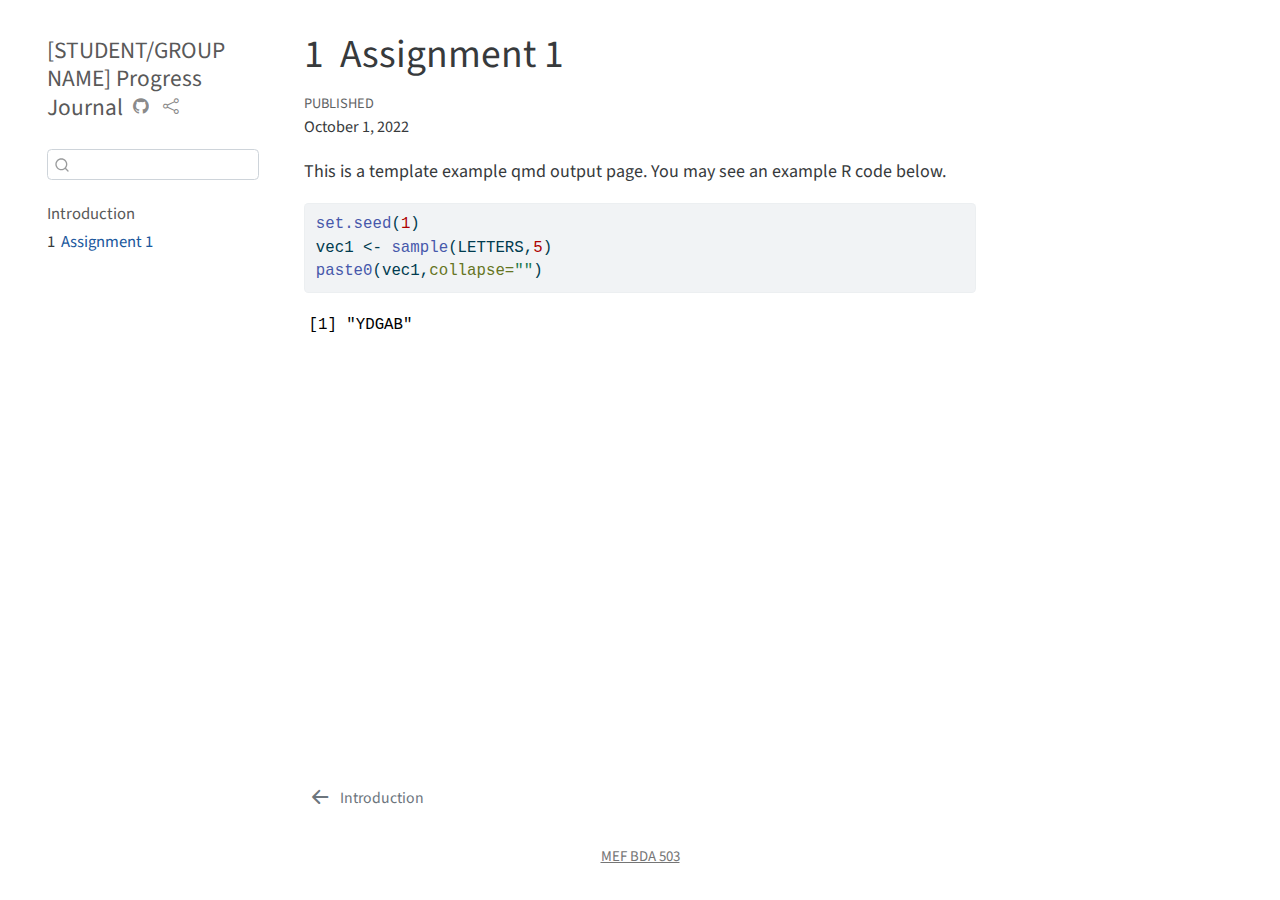
==== docs/assignment1.html @ 4ef0c1c2 "Initial commit" ====
<!DOCTYPE html>
<html xmlns="http://www.w3.org/1999/xhtml" lang="en" xml:lang="en"><head>

<meta charset="utf-8">
<meta name="generator" content="quarto-1.0.38">

<meta name="viewport" content="width=device-width, initial-scale=1.0, user-scalable=yes">

<meta name="dcterms.date" content="2022-10-01">

<title>[STUDENT/GROUP NAME] Progress Journal - 1&nbsp; Assignment 1</title>
<style>
code{white-space: pre-wrap;}
span.smallcaps{font-variant: small-caps;}
span.underline{text-decoration: underline;}
div.column{display: inline-block; vertical-align: top; width: 50%;}
div.hanging-indent{margin-left: 1.5em; text-indent: -1.5em;}
ul.task-list{list-style: none;}
pre > code.sourceCode { white-space: pre; position: relative; }
pre > code.sourceCode > span { display: inline-block; line-height: 1.25; }
pre > code.sourceCode > span:empty { height: 1.2em; }
.sourceCode { overflow: visible; }
code.sourceCode > span { color: inherit; text-decoration: inherit; }
div.sourceCode { margin: 1em 0; }
pre.sourceCode { margin: 0; }
@media screen {
div.sourceCode { overflow: auto; }
}
@media print {
pre > code.sourceCode { white-space: pre-wrap; }
pre > code.sourceCode > span { text-indent: -5em; padding-left: 5em; }
}
pre.numberSource code
  { counter-reset: source-line 0; }
pre.numberSource code > span
  { position: relative; left: -4em; counter-increment: source-line; }
pre.numberSource code > span > a:first-child::before
  { content: counter(source-line);
    position: relative; left: -1em; text-align: right; vertical-align: baseline;
    border: none; display: inline-block;
    -webkit-touch-callout: none; -webkit-user-select: none;
    -khtml-user-select: none; -moz-user-select: none;
    -ms-user-select: none; user-select: none;
    padding: 0 4px; width: 4em;
    color: #aaaaaa;
  }
pre.numberSource { margin-left: 3em; border-left: 1px solid #aaaaaa;  padding-left: 4px; }
div.sourceCode
  {   }
@media screen {
pre > code.sourceCode > span > a:first-child::before { text-decoration: underline; }
}
code span.al { color: #ff0000; font-weight: bold; } /* Alert */
code span.an { color: #60a0b0; font-weight: bold; font-style: italic; } /* Annotation */
code span.at { color: #7d9029; } /* Attribute */
code span.bn { color: #40a070; } /* BaseN */
code span.bu { } /* BuiltIn */
code span.cf { color: #007020; font-weight: bold; } /* ControlFlow */
code span.ch { color: #4070a0; } /* Char */
code span.cn { color: #880000; } /* Constant */
code span.co { color: #60a0b0; font-style: italic; } /* Comment */
code span.cv { color: #60a0b0; font-weight: bold; font-style: italic; } /* CommentVar */
code span.do { color: #ba2121; font-style: italic; } /* Documentation */
code span.dt { color: #902000; } /* DataType */
code span.dv { color: #40a070; } /* DecVal */
code span.er { color: #ff0000; font-weight: bold; } /* Error */
code span.ex { } /* Extension */
code span.fl { color: #40a070; } /* Float */
code span.fu { color: #06287e; } /* Function */
code span.im { } /* Import */
code span.in { color: #60a0b0; font-weight: bold; font-style: italic; } /* Information */
code span.kw { color: #007020; font-weight: bold; } /* Keyword */
code span.op { color: #666666; } /* Operator */
code span.ot { color: #007020; } /* Other */
code span.pp { color: #bc7a00; } /* Preprocessor */
code span.sc { color: #4070a0; } /* SpecialChar */
code span.ss { color: #bb6688; } /* SpecialString */
code span.st { color: #4070a0; } /* String */
code span.va { color: #19177c; } /* Variable */
code span.vs { color: #4070a0; } /* VerbatimString */
code span.wa { color: #60a0b0; font-weight: bold; font-style: italic; } /* Warning */
</style>


<script src="site_libs/quarto-nav/quarto-nav.js"></script>
<script src="site_libs/quarto-nav/headroom.min.js"></script>
<script src="site_libs/clipboard/clipboard.min.js"></script>
<script src="site_libs/quarto-search/autocomplete.umd.js"></script>
<script src="site_libs/quarto-search/fuse.min.js"></script>
<script src="site_libs/quarto-search/quarto-search.js"></script>
<meta name="quarto:offset" content="./">
<link href="./index.html" rel="prev">
<script src="site_libs/quarto-html/quarto.js"></script>
<script src="site_libs/quarto-html/popper.min.js"></script>
<script src="site_libs/quarto-html/tippy.umd.min.js"></script>
<script src="site_libs/quarto-html/anchor.min.js"></script>
<link href="site_libs/quarto-html/tippy.css" rel="stylesheet">
<link href="site_libs/quarto-html/quarto-syntax-highlighting.css" rel="stylesheet" id="quarto-text-highlighting-styles">
<script src="site_libs/bootstrap/bootstrap.min.js"></script>
<link href="site_libs/bootstrap/bootstrap-icons.css" rel="stylesheet">
<link href="site_libs/bootstrap/bootstrap.min.css" rel="stylesheet" id="quarto-bootstrap" data-mode="light">
<script id="quarto-search-options" type="application/json">{
  "location": "sidebar",
  "copy-button": false,
  "collapse-after": 3,
  "panel-placement": "start",
  "type": "textbox",
  "limit": 20,
  "language": {
    "search-no-results-text": "No results",
    "search-matching-documents-text": "matching documents",
    "search-copy-link-title": "Copy link to search",
    "search-hide-matches-text": "Hide additional matches",
    "search-more-match-text": "more match in this document",
    "search-more-matches-text": "more matches in this document",
    "search-clear-button-title": "Clear",
    "search-detached-cancel-button-title": "Cancel",
    "search-submit-button-title": "Submit"
  }
}</script>


</head>

<body class="nav-sidebar floating">

<div id="quarto-search-results"></div>
  <header id="quarto-header" class="headroom fixed-top">
  <nav class="quarto-secondary-nav" data-bs-toggle="collapse" data-bs-target="#quarto-sidebar" aria-controls="quarto-sidebar" aria-expanded="false" aria-label="Toggle sidebar navigation" onclick="if (window.quartoToggleHeadroom) { window.quartoToggleHeadroom(); }">
    <div class="container-fluid d-flex justify-content-between">
      <h1 class="quarto-secondary-nav-title"><span class="chapter-number">1</span>&nbsp; <span class="chapter-title">Assignment 1</span></h1>
      <button type="button" class="quarto-btn-toggle btn" aria-label="Show secondary navigation">
        <i class="bi bi-chevron-right"></i>
      </button>
    </div>
  </nav>
</header>
<!-- content -->
<div id="quarto-content" class="quarto-container page-columns page-rows-contents page-layout-article">
<!-- sidebar -->
  <nav id="quarto-sidebar" class="sidebar collapse sidebar-navigation floating overflow-auto">
    <div class="pt-lg-2 mt-2 text-left sidebar-header">
    <div class="sidebar-title mb-0 py-0">
      <a href="./">[STUDENT/GROUP NAME] Progress Journal</a> 
        <div class="sidebar-tools-main">
    <a href="https://github.com/pjournal/gh-pages-quarto-template" title="Source Code" class="sidebar-tool px-1"><i class="bi bi-github"></i></a>
    <a href="" title="Share" id="sidebar-tool-dropdown-0" class="sidebar-tool dropdown-toggle px-1" data-bs-toggle="dropdown" aria-expanded="false"><i class="bi bi-share"></i></a>
    <ul class="dropdown-menu" aria-labelledby="sidebar-tool-dropdown-0">
        <li>
          <a class="dropdown-item sidebar-tools-main-item" href="https://twitter.com/intent/tweet?url=|url|">
            <i class="bi bi-bi-twitter pe-1"></i>
          Twitter
          </a>
        </li>
        <li>
          <a class="dropdown-item sidebar-tools-main-item" href="https://www.facebook.com/sharer/sharer.php?u=|url|">
            <i class="bi bi-bi-facebook pe-1"></i>
          Facebook
          </a>
        </li>
    </ul>
</div>
    </div>
      </div>
      <div class="mt-2 flex-shrink-0 align-items-center">
        <div class="sidebar-search">
        <div id="quarto-search" class="" title="Search"></div>
        </div>
      </div>
    <div class="sidebar-menu-container"> 
    <ul class="list-unstyled mt-1">
        <li class="sidebar-item">
  <div class="sidebar-item-container"> 
  <a href="./index.html" class="sidebar-item-text sidebar-link">Introduction</a>
  </div>
</li>
        <li class="sidebar-item">
  <div class="sidebar-item-container"> 
  <a href="./assignment1.html" class="sidebar-item-text sidebar-link active"><span class="chapter-number">1</span>&nbsp; <span class="chapter-title">Assignment 1</span></a>
  </div>
</li>
    </ul>
    </div>
</nav>
<!-- margin-sidebar -->
    <div id="quarto-margin-sidebar" class="sidebar margin-sidebar">
        
    </div>
<!-- main -->
<main class="content" id="quarto-document-content">

<header id="title-block-header" class="quarto-title-block default">
<div class="quarto-title">
<h1 class="title d-none d-lg-block"><span class="chapter-number">1</span>&nbsp; <span class="chapter-title">Assignment 1</span></h1>
</div>



<div class="quarto-title-meta">

    
    <div>
    <div class="quarto-title-meta-heading">Published</div>
    <div class="quarto-title-meta-contents">
      <p class="date">October 1, 2022</p>
    </div>
  </div>
    
  </div>
  

</header>

<p>This is a template example qmd output page. You may see an example R code below.</p>
<div class="cell">
<div class="sourceCode cell-code" id="cb1"><pre class="sourceCode r code-with-copy"><code class="sourceCode r"><span id="cb1-1"><a href="#cb1-1" aria-hidden="true" tabindex="-1"></a><span class="fu">set.seed</span>(<span class="dv">1</span>)</span>
<span id="cb1-2"><a href="#cb1-2" aria-hidden="true" tabindex="-1"></a>vec1 <span class="ot">&lt;-</span> <span class="fu">sample</span>(LETTERS,<span class="dv">5</span>)</span>
<span id="cb1-3"><a href="#cb1-3" aria-hidden="true" tabindex="-1"></a><span class="fu">paste0</span>(vec1,<span class="at">collapse=</span><span class="st">""</span>)</span></code><button title="Copy to Clipboard" class="code-copy-button"><i class="bi"></i></button></pre></div>
<div class="cell-output cell-output-stdout">
<pre><code>[1] "YDGAB"</code></pre>
</div>
</div>



</main> <!-- /main -->
<script id="quarto-html-after-body" type="application/javascript">
window.document.addEventListener("DOMContentLoaded", function (event) {
  const toggleBodyColorMode = (bsSheetEl) => {
    const mode = bsSheetEl.getAttribute("data-mode");
    const bodyEl = window.document.querySelector("body");
    if (mode === "dark") {
      bodyEl.classList.add("quarto-dark");
      bodyEl.classList.remove("quarto-light");
    } else {
      bodyEl.classList.add("quarto-light");
      bodyEl.classList.remove("quarto-dark");
    }
  }
  const toggleBodyColorPrimary = () => {
    const bsSheetEl = window.document.querySelector("link#quarto-bootstrap");
    if (bsSheetEl) {
      toggleBodyColorMode(bsSheetEl);
    }
  }
  toggleBodyColorPrimary();  
  const icon = "";
  const anchorJS = new window.AnchorJS();
  anchorJS.options = {
    placement: 'right',
    icon: icon
  };
  anchorJS.add('.anchored');
  const clipboard = new window.ClipboardJS('.code-copy-button', {
    target: function(trigger) {
      return trigger.previousElementSibling;
    }
  });
  clipboard.on('success', function(e) {
    // button target
    const button = e.trigger;
    // don't keep focus
    button.blur();
    // flash "checked"
    button.classList.add('code-copy-button-checked');
    var currentTitle = button.getAttribute("title");
    button.setAttribute("title", "Copied!");
    setTimeout(function() {
      button.setAttribute("title", currentTitle);
      button.classList.remove('code-copy-button-checked');
    }, 1000);
    // clear code selection
    e.clearSelection();
  });
  function tippyHover(el, contentFn) {
    const config = {
      allowHTML: true,
      content: contentFn,
      maxWidth: 500,
      delay: 100,
      arrow: false,
      appendTo: function(el) {
          return el.parentElement;
      },
      interactive: true,
      interactiveBorder: 10,
      theme: 'quarto',
      placement: 'bottom-start'
    };
    window.tippy(el, config); 
  }
  const noterefs = window.document.querySelectorAll('a[role="doc-noteref"]');
  for (var i=0; i<noterefs.length; i++) {
    const ref = noterefs[i];
    tippyHover(ref, function() {
      let href = ref.getAttribute('href');
      try { href = new URL(href).hash; } catch {}
      const id = href.replace(/^#\/?/, "");
      const note = window.document.getElementById(id);
      return note.innerHTML;
    });
  }
  var bibliorefs = window.document.querySelectorAll('a[role="doc-biblioref"]');
  for (var i=0; i<bibliorefs.length; i++) {
    const ref = bibliorefs[i];
    const cites = ref.parentNode.getAttribute('data-cites').split(' ');
    tippyHover(ref, function() {
      var popup = window.document.createElement('div');
      cites.forEach(function(cite) {
        var citeDiv = window.document.createElement('div');
        citeDiv.classList.add('hanging-indent');
        citeDiv.classList.add('csl-entry');
        var biblioDiv = window.document.getElementById('ref-' + cite);
        if (biblioDiv) {
          citeDiv.innerHTML = biblioDiv.innerHTML;
        }
        popup.appendChild(citeDiv);
      });
      return popup.innerHTML;
    });
  }
});
</script>
<nav class="page-navigation">
  <div class="nav-page nav-page-previous">
      <a href="./index.html" class="pagination-link">
        <i class="bi bi-arrow-left-short"></i> <span class="nav-page-text">Introduction</span>
      </a>          
  </div>
  <div class="nav-page nav-page-next">
  </div>
</nav>
</div> <!-- /content -->
<footer class="footer">
  <div class="nav-footer">
      <div class="nav-footer-center"><a href="https://mef-bda503.github.io">MEF BDA 503</a></div>
  </div>
</footer>



</body></html>
---- docs/site_libs/quarto-html/tippy.css ----
.tippy-box[data-animation=fade][data-state=hidden]{opacity:0}[data-tippy-root]{max-width:calc(100vw - 10px)}.tippy-box{position:relative;background-color:#333;color:#fff;border-radius:4px;font-size:14px;line-height:1.4;white-space:normal;outline:0;transition-property:transform,visibility,opacity}.tippy-box[data-placement^=top]>.tippy-arrow{bottom:0}.tippy-box[data-placement^=top]>.tippy-arrow:before{bottom:-7px;left:0;border-width:8px 8px 0;border-top-color:initial;transform-origin:center top}.tippy-box[data-placement^=bottom]>.tippy-arrow{top:0}.tippy-box[data-placement^=bottom]>.tippy-arrow:before{top:-7px;left:0;border-width:0 8px 8px;border-bottom-color:initial;transform-origin:center bottom}.tippy-box[data-placement^=left]>.tippy-arrow{right:0}.tippy-box[data-placement^=left]>.tippy-arrow:before{border-width:8px 0 8px 8px;border-left-color:initial;right:-7px;transform-origin:center left}.tippy-box[data-placement^=right]>.tippy-arrow{left:0}.tippy-box[data-placement^=right]>.tippy-arrow:before{left:-7px;border-width:8px 8px 8px 0;border-right-color:initial;transform-origin:center right}.tippy-box[data-inertia][data-state=visible]{transition-timing-function:cubic-bezier(.54,1.5,.38,1.11)}.tippy-arrow{width:16px;height:16px;color:#333}.tippy-arrow:before{content:"";position:absolute;border-color:transparent;border-style:solid}.tippy-content{position:relative;padding:5px 9px;z-index:1}
---- docs/site_libs/quarto-html/quarto-syntax-highlighting.css ----
/* quarto syntax highlight colors */
:root {
  --quarto-hl-ot-color: #003B4F;
  --quarto-hl-at-color: #657422;
  --quarto-hl-ss-color: #20794D;
  --quarto-hl-an-color: #5E5E5E;
  --quarto-hl-fu-color: #4758AB;
  --quarto-hl-st-color: #20794D;
  --quarto-hl-cf-color: #003B4F;
  --quarto-hl-op-color: #5E5E5E;
  --quarto-hl-er-color: #AD0000;
  --quarto-hl-bn-color: #AD0000;
  --quarto-hl-al-color: #AD0000;
  --quarto-hl-va-color: #111111;
  --quarto-hl-bu-color: inherit;
  --quarto-hl-ex-color: inherit;
  --quarto-hl-pp-color: #AD0000;
  --quarto-hl-in-color: #5E5E5E;
  --quarto-hl-vs-color: #20794D;
  --quarto-hl-wa-color: #5E5E5E;
  --quarto-hl-do-color: #5E5E5E;
  --quarto-hl-im-color: #00769E;
  --quarto-hl-ch-color: #20794D;
  --quarto-hl-dt-color: #AD0000;
  --quarto-hl-fl-color: #AD0000;
  --quarto-hl-co-color: #5E5E5E;
  --quarto-hl-cv-color: #5E5E5E;
  --quarto-hl-cn-color: #8f5902;
  --quarto-hl-sc-color: #5E5E5E;
  --quarto-hl-dv-color: #AD0000;
  --quarto-hl-kw-color: #003B4F;
}

/* other quarto variables */
:root {
  --quarto-font-monospace: SFMono-Regular, Menlo, Monaco, Consolas, "Liberation Mono", "Courier New", monospace;
}

pre > code.sourceCode > span {
  color: #003B4F;
}

code span {
  color: #003B4F;
}

code.sourceCode > span {
  color: #003B4F;
}

div.sourceCode,
div.sourceCode pre.sourceCode {
  color: #003B4F;
}

code span.ot {
  color: #003B4F;
}

code span.at {
  color: #657422;
}

code span.ss {
  color: #20794D;
}

code span.an {
  color: #5E5E5E;
}

code span.fu {
  color: #4758AB;
}

code span.st {
  color: #20794D;
}

code span.cf {
  color: #003B4F;
}

code span.op {
  color: #5E5E5E;
}

code span.er {
  color: #AD0000;
}

code span.bn {
  color: #AD0000;
}

code span.al {
  color: #AD0000;
}

code span.va {
  color: #111111;
}

code span.pp {
  color: #AD0000;
}

code span.in {
  color: #5E5E5E;
}

code span.vs {
  color: #20794D;
}

code span.wa {
  color: #5E5E5E;
  font-style: italic;
}

code span.do {
  color: #5E5E5E;
  font-style: italic;
}

code span.im {
  color: #00769E;
}

code span.ch {
  color: #20794D;
}

code span.dt {
  color: #AD0000;
}

code span.fl {
  color: #AD0000;
}

code span.co {
  color: #5E5E5E;
}

code span.cv {
  color: #5E5E5E;
  font-style: italic;
}

code span.cn {
  color: #8f5902;
}

code span.sc {
  color: #5E5E5E;
}

code span.dv {
  color: #AD0000;
}

code span.kw {
  color: #003B4F;
}

.prevent-inlining {
  content: "</";
}

/*# sourceMappingURL=debc5d5d77c3f9108843748ff7464032.css.map */
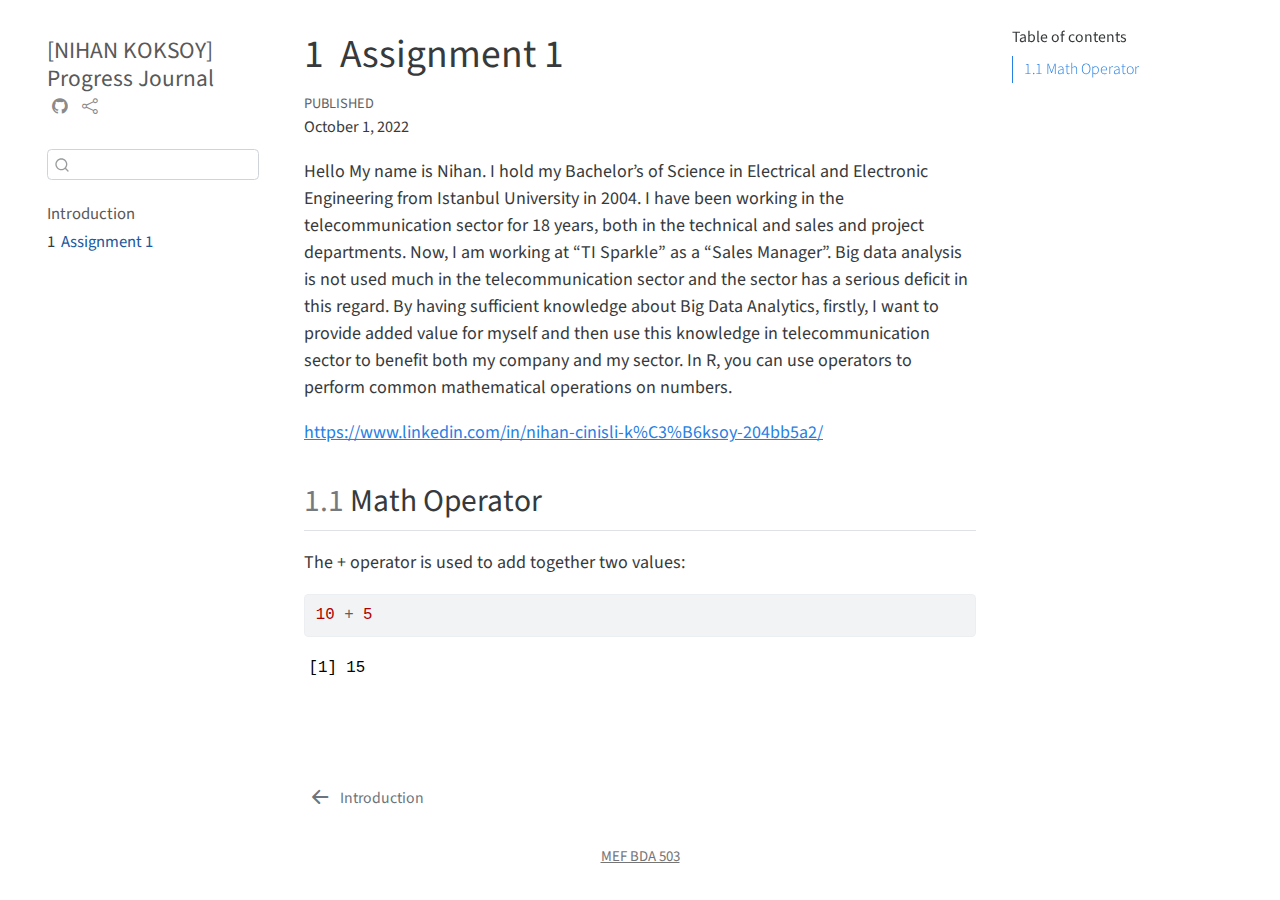
==== commit 3fe89541: "19/10/2022" ====
--- a/docs/assignment1.html
+++ b/docs/assignment1.html
@@ -2,20 +2,25 @@
 <html xmlns="http://www.w3.org/1999/xhtml" lang="en" xml:lang="en"><head>
 
 <meta charset="utf-8">
-<meta name="generator" content="quarto-1.0.38">
+<meta name="generator" content="quarto-1.1.251">
 
 <meta name="viewport" content="width=device-width, initial-scale=1.0, user-scalable=yes">
 
 <meta name="dcterms.date" content="2022-10-01">
 
-<title>[STUDENT/GROUP NAME] Progress Journal - 1&nbsp; Assignment 1</title>
+<title>[NIHAN KOKSOY] Progress Journal - 1&nbsp; Assignment 1</title>
 <style>
 code{white-space: pre-wrap;}
 span.smallcaps{font-variant: small-caps;}
-span.underline{text-decoration: underline;}
-div.column{display: inline-block; vertical-align: top; width: 50%;}
+div.columns{display: flex; gap: min(4vw, 1.5em);}
+div.column{flex: auto; overflow-x: auto;}
 div.hanging-indent{margin-left: 1.5em; text-indent: -1.5em;}
 ul.task-list{list-style: none;}
+ul.task-list li input[type="checkbox"] {
+  width: 0.8em;
+  margin: 0 0.8em 0.2em -1.6em;
+  vertical-align: middle;
+}
 pre > code.sourceCode { white-space: pre; position: relative; }
 pre > code.sourceCode > span { display: inline-block; line-height: 1.25; }
 pre > code.sourceCode > span:empty { height: 1.2em; }
@@ -54,7 +59,7 @@
 code span.an { color: #60a0b0; font-weight: bold; font-style: italic; } /* Annotation */
 code span.at { color: #7d9029; } /* Attribute */
 code span.bn { color: #40a070; } /* BaseN */
-code span.bu { } /* BuiltIn */
+code span.bu { color: #008000; } /* BuiltIn */
 code span.cf { color: #007020; font-weight: bold; } /* ControlFlow */
 code span.ch { color: #4070a0; } /* Char */
 code span.cn { color: #880000; } /* Constant */
@@ -67,7 +72,7 @@
 code span.ex { } /* Extension */
 code span.fl { color: #40a070; } /* Float */
 code span.fu { color: #06287e; } /* Function */
-code span.im { } /* Import */
+code span.im { color: #008000; font-weight: bold; } /* Import */
 code span.in { color: #60a0b0; font-weight: bold; font-style: italic; } /* Information */
 code span.kw { color: #007020; font-weight: bold; } /* Keyword */
 code span.op { color: #666666; } /* Operator */
@@ -141,7 +146,7 @@
   <nav id="quarto-sidebar" class="sidebar collapse sidebar-navigation floating overflow-auto">
     <div class="pt-lg-2 mt-2 text-left sidebar-header">
     <div class="sidebar-title mb-0 py-0">
-      <a href="./">[STUDENT/GROUP NAME] Progress Journal</a> 
+      <a href="./">[NIHAN KOKSOY] Progress Journal</a> 
         <div class="sidebar-tools-main">
     <a href="https://github.com/pjournal/gh-pages-quarto-template" title="Source Code" class="sidebar-tool px-1"><i class="bi bi-github"></i></a>
     <a href="" title="Share" id="sidebar-tool-dropdown-0" class="sidebar-tool dropdown-toggle px-1" data-bs-toggle="dropdown" aria-expanded="false"><i class="bi bi-share"></i></a>
@@ -184,7 +189,13 @@
 </nav>
 <!-- margin-sidebar -->
     <div id="quarto-margin-sidebar" class="sidebar margin-sidebar">
-        
+        <nav id="TOC" role="doc-toc" class="toc-active">
+    <h2 id="toc-title">Table of contents</h2>
+   
+  <ul>
+  <li><a href="#math-operator" id="toc-math-operator" class="nav-link active" data-scroll-target="#math-operator"><span class="toc-section-number">1.1</span>  Math Operator</a></li>
+  </ul>
+</nav>
     </div>
 <!-- main -->
 <main class="content" id="quarto-document-content">
@@ -211,17 +222,20 @@
 
 </header>
 
-<p>This is a template example qmd output page. You may see an example R code below.</p>
+<p>Hello My name is Nihan. I hold my Bachelor’s of Science in Electrical and Electronic Engineering from Istanbul University in 2004. I have been working in the telecommunication sector for 18 years, both in the technical and sales and project departments. Now, I am working at “TI Sparkle” as a “Sales Manager”. Big data analysis is not used much in the telecommunication sector and the sector has a serious deficit in this regard. By having sufficient knowledge about Big Data Analytics, firstly, I want to provide added value for myself and then use this knowledge in telecommunication sector to benefit both my company and my sector. In R, you can use operators to perform common mathematical operations on numbers.</p>
+<p><a href="https://www.linkedin.com/in/nihan-cinisli-k%C3%B6ksoy-204bb5a2/" class="uri">https://www.linkedin.com/in/nihan-cinisli-k%C3%B6ksoy-204bb5a2/</a></p>
+<section id="math-operator" class="level2" data-number="1.1">
+<h2 data-number="1.1" class="anchored" data-anchor-id="math-operator"><span class="header-section-number">1.1</span> Math Operator</h2>
+<p>The + operator is used to add together two values:</p>
 <div class="cell">
-<div class="sourceCode cell-code" id="cb1"><pre class="sourceCode r code-with-copy"><code class="sourceCode r"><span id="cb1-1"><a href="#cb1-1" aria-hidden="true" tabindex="-1"></a><span class="fu">set.seed</span>(<span class="dv">1</span>)</span>
-<span id="cb1-2"><a href="#cb1-2" aria-hidden="true" tabindex="-1"></a>vec1 <span class="ot">&lt;-</span> <span class="fu">sample</span>(LETTERS,<span class="dv">5</span>)</span>
-<span id="cb1-3"><a href="#cb1-3" aria-hidden="true" tabindex="-1"></a><span class="fu">paste0</span>(vec1,<span class="at">collapse=</span><span class="st">""</span>)</span></code><button title="Copy to Clipboard" class="code-copy-button"><i class="bi"></i></button></pre></div>
+<div class="sourceCode cell-code" id="cb1"><pre class="sourceCode r code-with-copy"><code class="sourceCode r"><span id="cb1-1"><a href="#cb1-1" aria-hidden="true" tabindex="-1"></a><span class="dv">10</span> <span class="sc">+</span> <span class="dv">5</span></span></code><button title="Copy to Clipboard" class="code-copy-button"><i class="bi"></i></button></pre></div>
 <div class="cell-output cell-output-stdout">
-<pre><code>[1] "YDGAB"</code></pre>
+<pre><code>[1] 15</code></pre>
 </div>
 </div>
 
 
+</section>
 
 </main> <!-- /main -->
 <script id="quarto-html-after-body" type="application/javascript">
@@ -293,7 +307,8 @@
   for (var i=0; i<noterefs.length; i++) {
     const ref = noterefs[i];
     tippyHover(ref, function() {
-      let href = ref.getAttribute('href');
+      // use id or data attribute instead here
+      let href = ref.getAttribute('data-footnote-href') || ref.getAttribute('href');
       try { href = new URL(href).hash; } catch {}
       const id = href.replace(/^#\/?/, "");
       const note = window.document.getElementById(id);
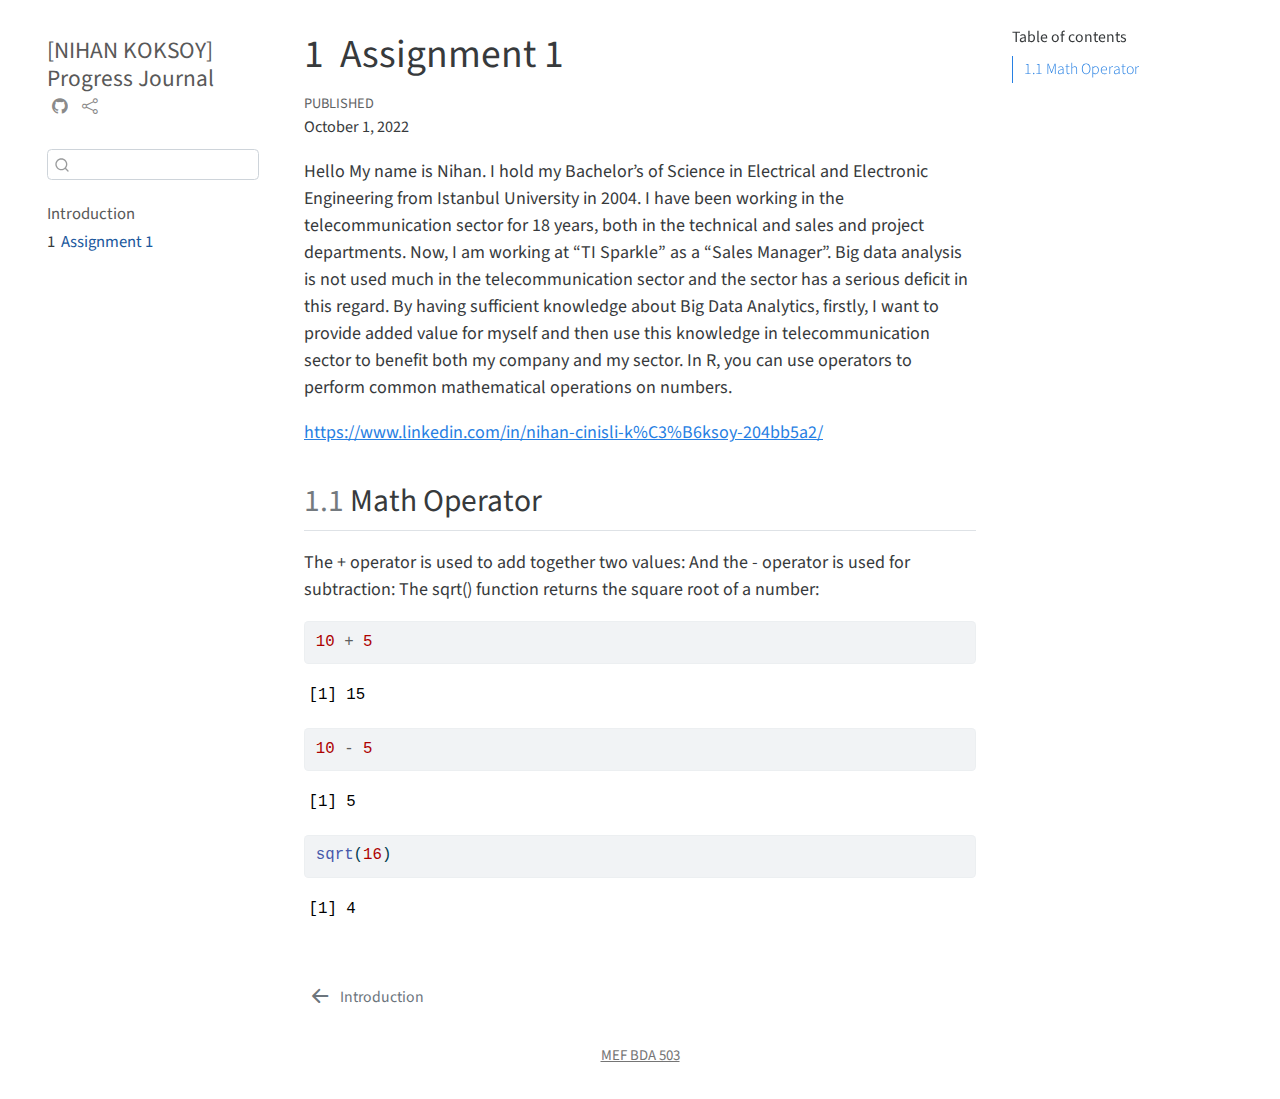
==== commit da2eaeee: "19/10/2022" ====
--- a/docs/assignment1.html
+++ b/docs/assignment1.html
@@ -226,11 +226,19 @@
 <p><a href="https://www.linkedin.com/in/nihan-cinisli-k%C3%B6ksoy-204bb5a2/" class="uri">https://www.linkedin.com/in/nihan-cinisli-k%C3%B6ksoy-204bb5a2/</a></p>
 <section id="math-operator" class="level2" data-number="1.1">
 <h2 data-number="1.1" class="anchored" data-anchor-id="math-operator"><span class="header-section-number">1.1</span> Math Operator</h2>
-<p>The + operator is used to add together two values:</p>
+<p>The + operator is used to add together two values: And the - operator is used for subtraction: The sqrt() function returns the square root of a number:</p>
 <div class="cell">
 <div class="sourceCode cell-code" id="cb1"><pre class="sourceCode r code-with-copy"><code class="sourceCode r"><span id="cb1-1"><a href="#cb1-1" aria-hidden="true" tabindex="-1"></a><span class="dv">10</span> <span class="sc">+</span> <span class="dv">5</span></span></code><button title="Copy to Clipboard" class="code-copy-button"><i class="bi"></i></button></pre></div>
 <div class="cell-output cell-output-stdout">
 <pre><code>[1] 15</code></pre>
+</div>
+<div class="sourceCode cell-code" id="cb3"><pre class="sourceCode r code-with-copy"><code class="sourceCode r"><span id="cb3-1"><a href="#cb3-1" aria-hidden="true" tabindex="-1"></a><span class="dv">10</span> <span class="sc">-</span> <span class="dv">5</span></span></code><button title="Copy to Clipboard" class="code-copy-button"><i class="bi"></i></button></pre></div>
+<div class="cell-output cell-output-stdout">
+<pre><code>[1] 5</code></pre>
+</div>
+<div class="sourceCode cell-code" id="cb5"><pre class="sourceCode r code-with-copy"><code class="sourceCode r"><span id="cb5-1"><a href="#cb5-1" aria-hidden="true" tabindex="-1"></a><span class="fu">sqrt</span>(<span class="dv">16</span>)</span></code><button title="Copy to Clipboard" class="code-copy-button"><i class="bi"></i></button></pre></div>
+<div class="cell-output cell-output-stdout">
+<pre><code>[1] 4</code></pre>
 </div>
 </div>
 
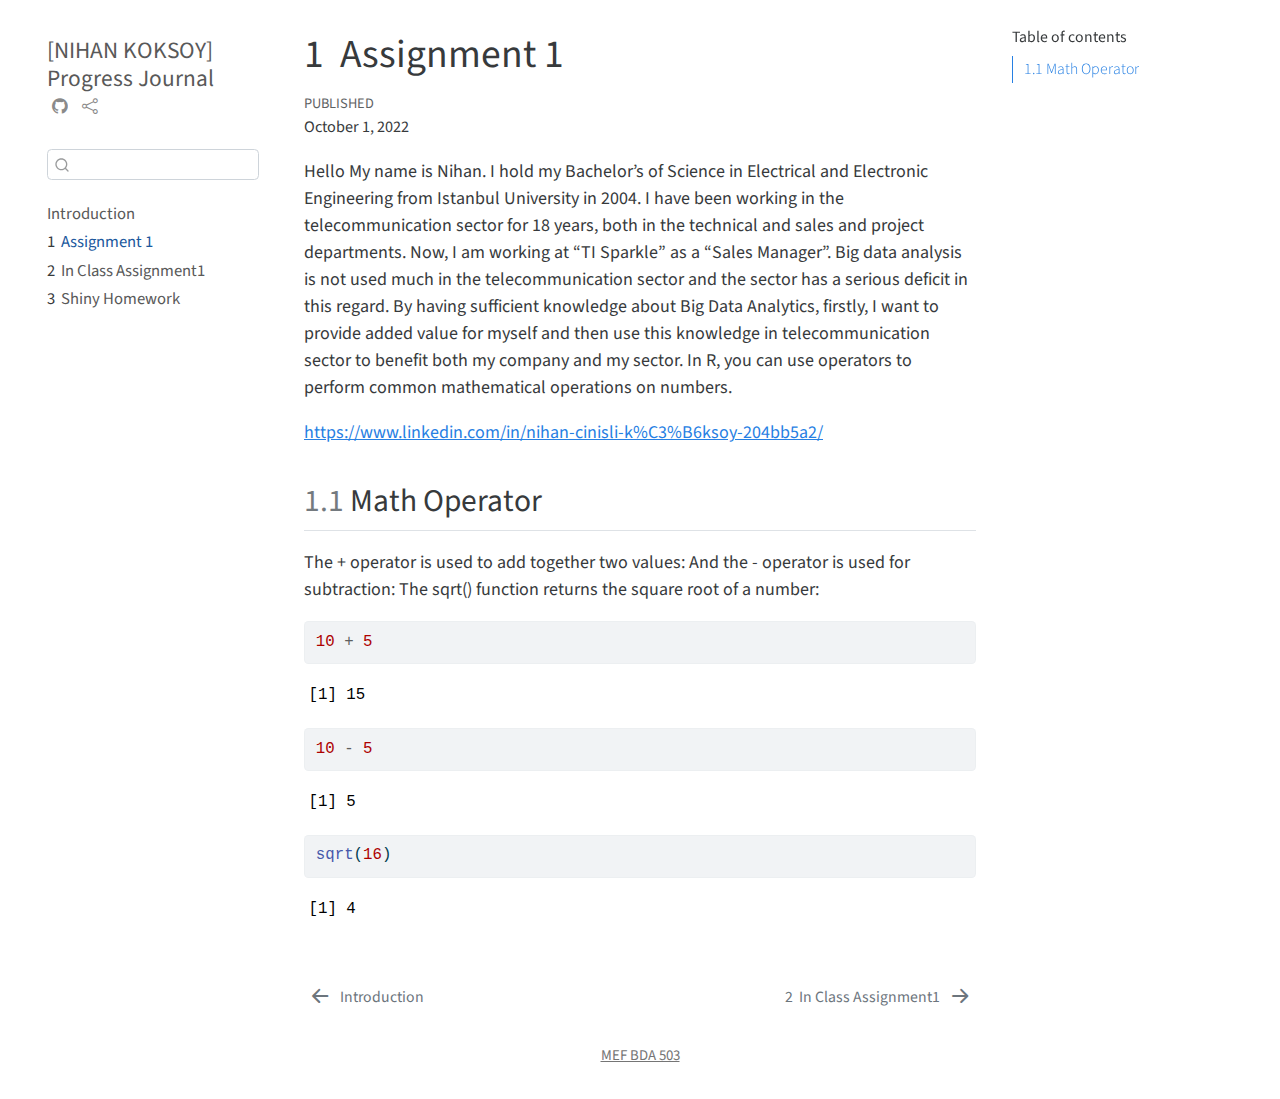
==== commit ee979e5d: "24/11/2022" ====
--- a/docs/assignment1.html
+++ b/docs/assignment1.html
@@ -94,6 +94,7 @@
 <script src="site_libs/quarto-search/fuse.min.js"></script>
 <script src="site_libs/quarto-search/quarto-search.js"></script>
 <meta name="quarto:offset" content="./">
+<link href="./inclass1.html" rel="next">
 <link href="./index.html" rel="prev">
 <script src="site_libs/quarto-html/quarto.js"></script>
 <script src="site_libs/quarto-html/popper.min.js"></script>
@@ -182,6 +183,16 @@
         <li class="sidebar-item">
   <div class="sidebar-item-container"> 
   <a href="./assignment1.html" class="sidebar-item-text sidebar-link active"><span class="chapter-number">1</span>&nbsp; <span class="chapter-title">Assignment 1</span></a>
+  </div>
+</li>
+        <li class="sidebar-item">
+  <div class="sidebar-item-container"> 
+  <a href="./inclass1.html" class="sidebar-item-text sidebar-link"><span class="chapter-number">2</span>&nbsp; <span class="chapter-title">In Class Assignment1</span></a>
+  </div>
+</li>
+        <li class="sidebar-item">
+  <div class="sidebar-item-container"> 
+  <a href="./shiny.html" class="sidebar-item-text sidebar-link"><span class="chapter-number">3</span>&nbsp; <span class="chapter-title">Shiny Homework</span></a>
   </div>
 </li>
     </ul>
@@ -351,6 +362,9 @@
       </a>          
   </div>
   <div class="nav-page nav-page-next">
+      <a href="./inclass1.html" class="pagination-link">
+        <span class="nav-page-text"><span class="chapter-number">2</span>&nbsp; <span class="chapter-title">In Class Assignment1</span></span> <i class="bi bi-arrow-right-short"></i>
+      </a>
   </div>
 </nav>
 </div> <!-- /content -->
